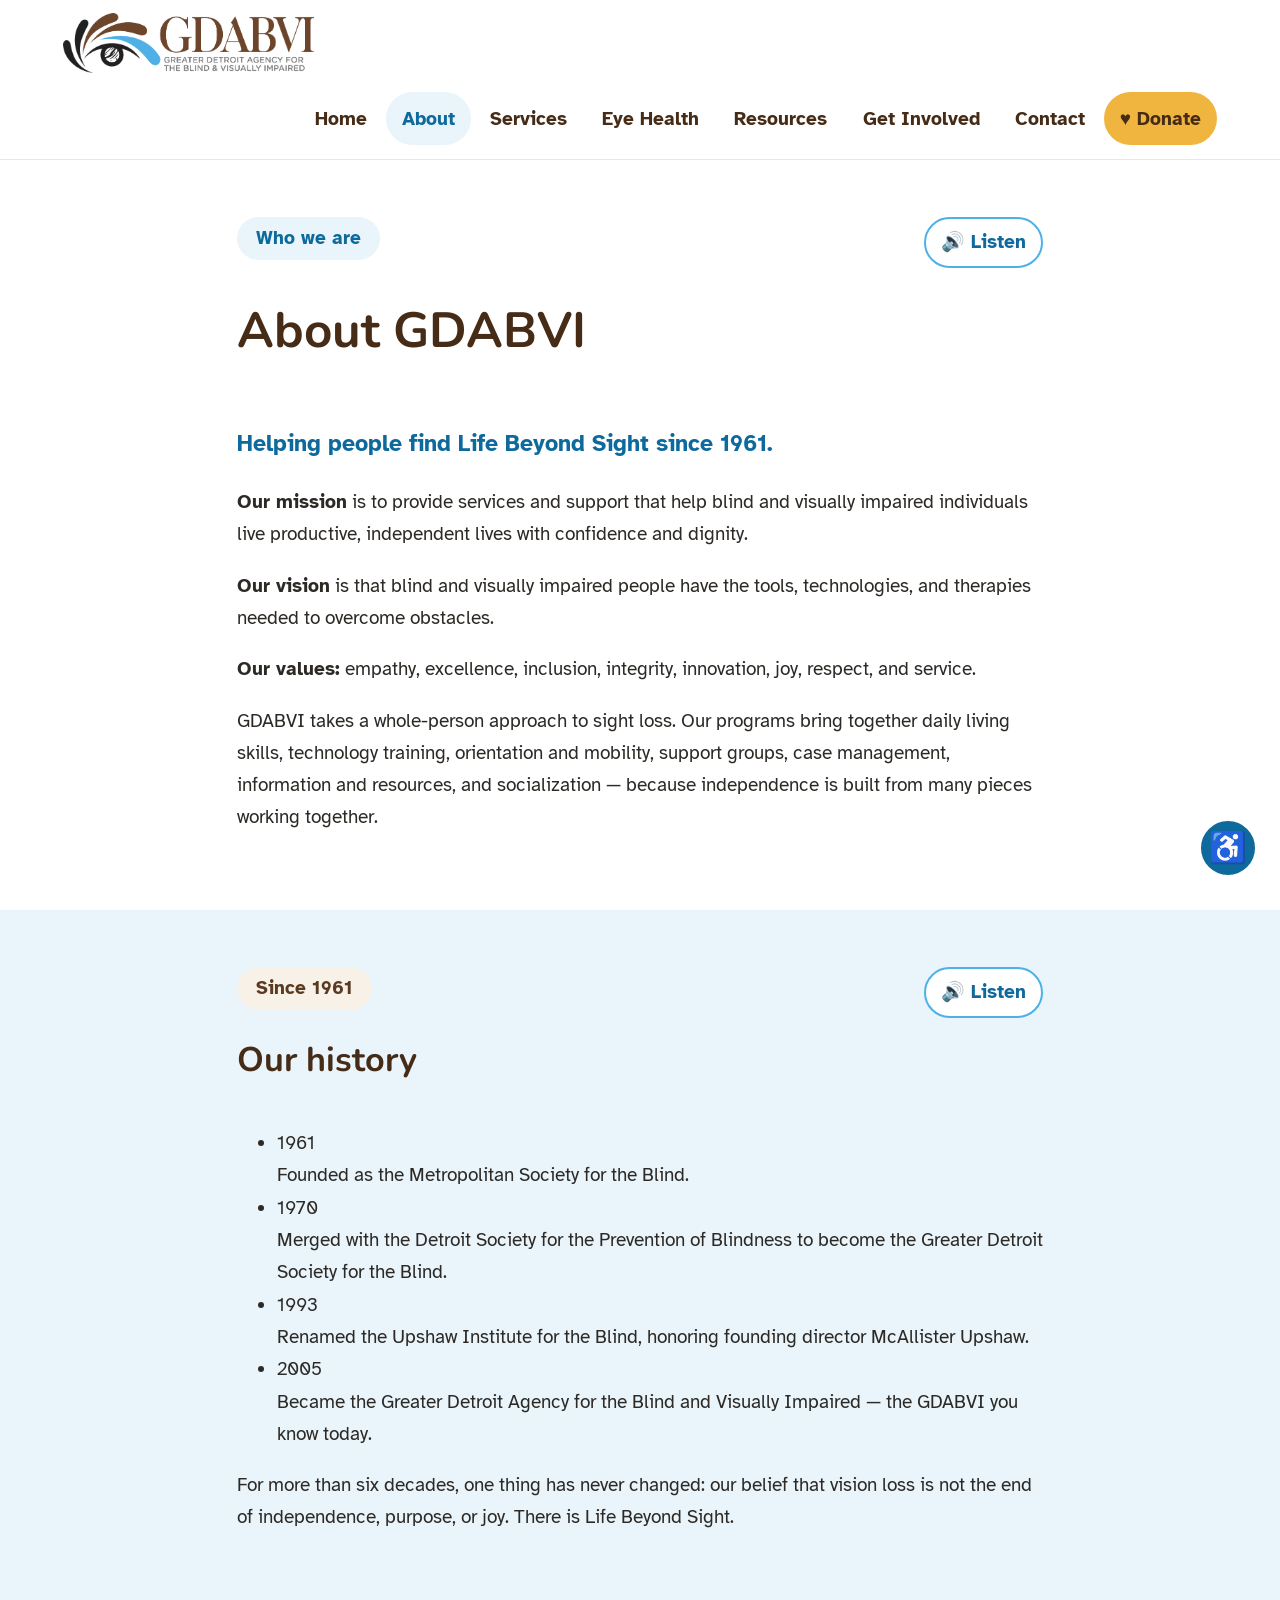
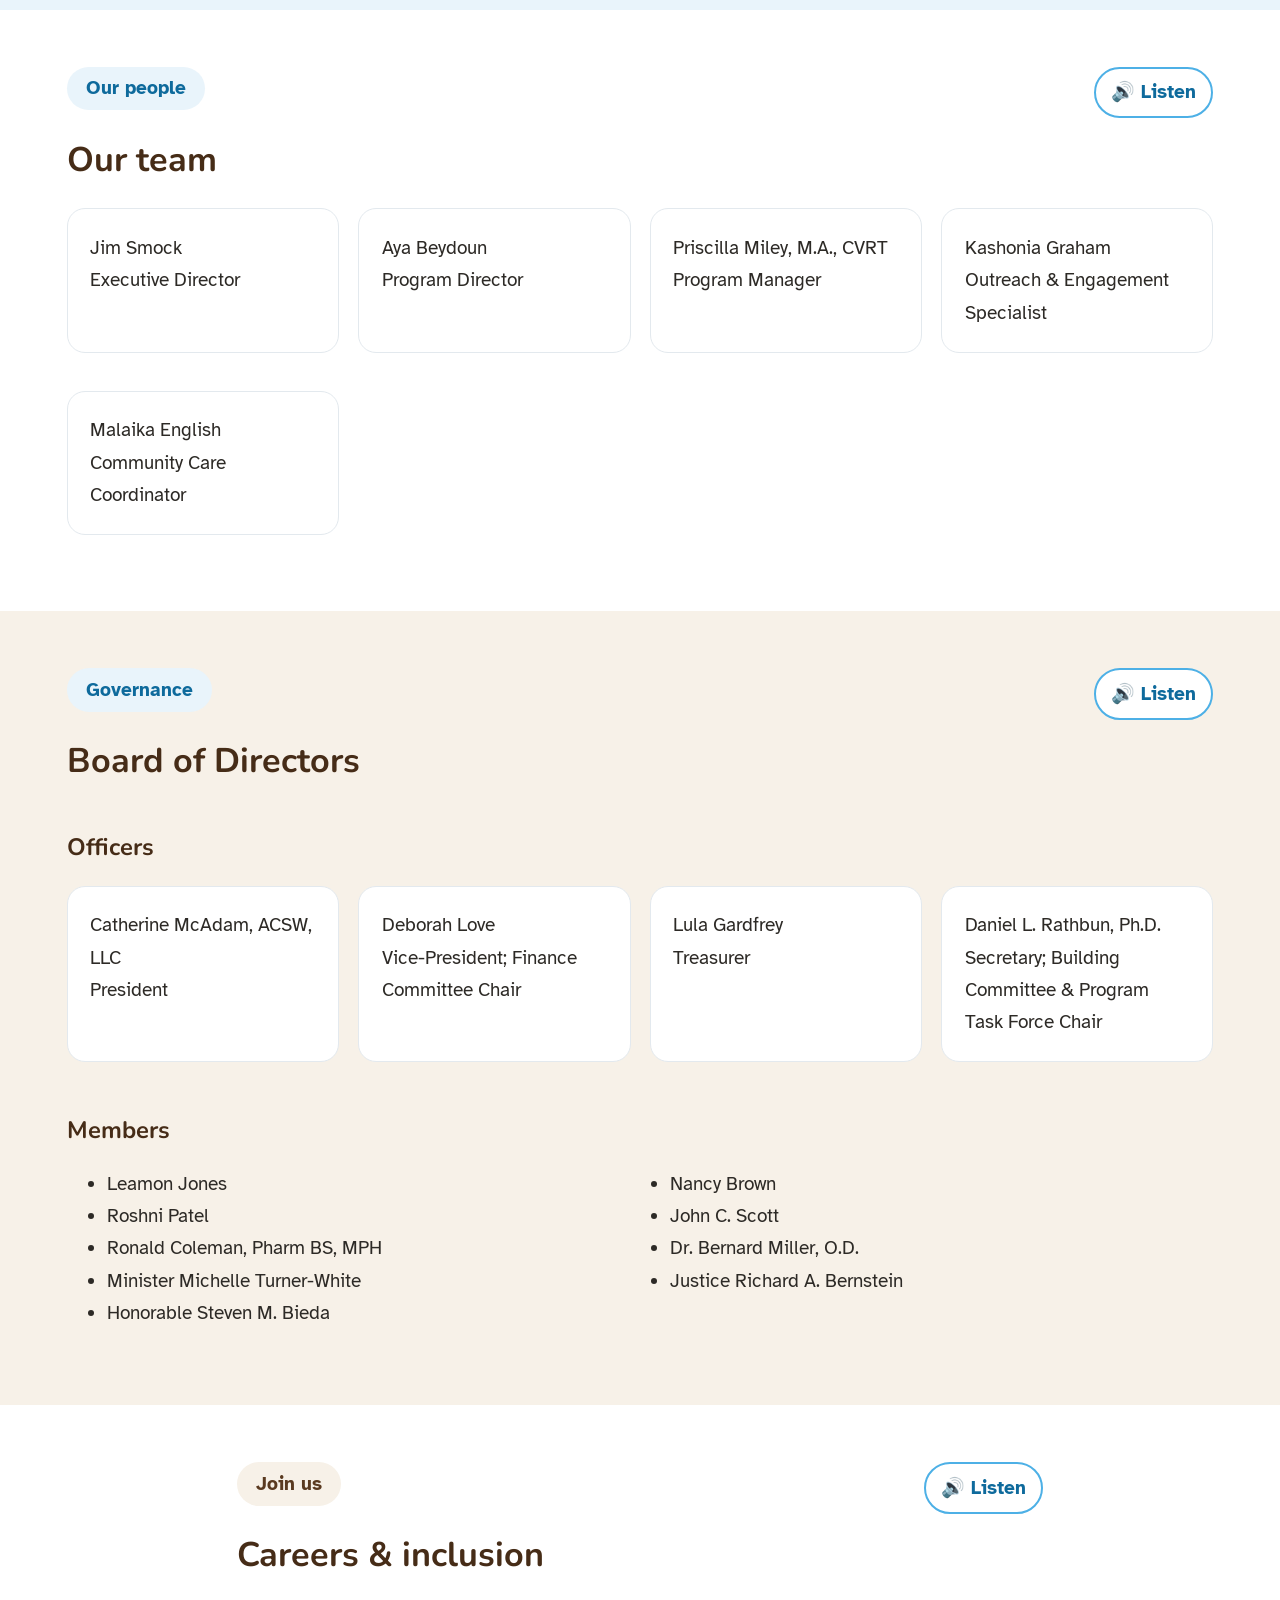
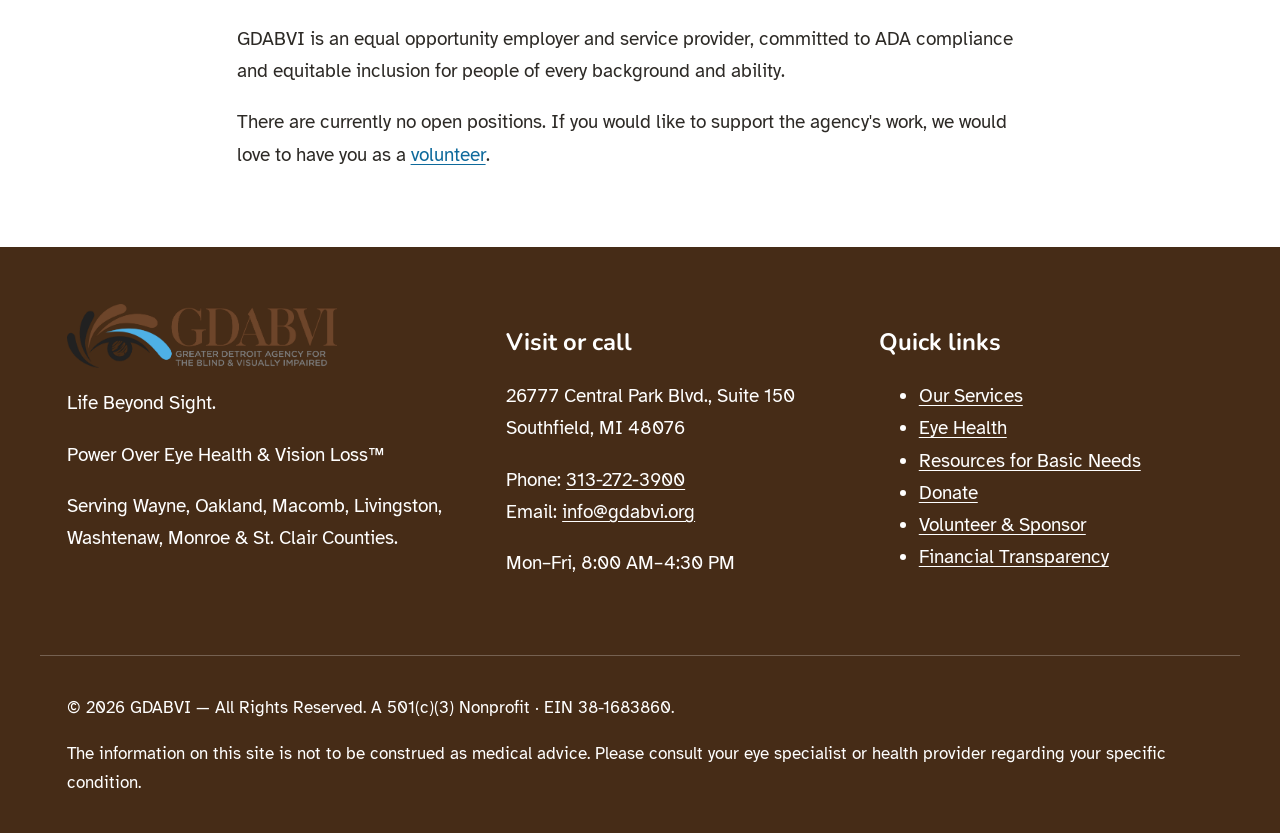
==== about.html @ 49df7c6f "Replace old GDABVI website with updated redesign" ====
<!DOCTYPE html>
<html lang="en">
<head>
<meta charset="UTF-8">
<meta name="viewport" content="width=device-width, initial-scale=1.0">
<title>About Us — GDABVI | Life Beyond Sight</title>
<meta name="description" content="GDABVI's mission, history since 1961, team, and Board of Directors. Helping blind and visually impaired people find Life Beyond Sight.">
<link rel="icon" href="images/gdabvi-logo-square.png">
<link rel="preconnect" href="https://fonts.googleapis.com">
<link rel="preconnect" href="https://fonts.gstatic.com" crossorigin>
<link href="https://fonts.googleapis.com/css2?family=Atkinson+Hyperlegible:ital,wght@0,400;0,700;1,400&family=Nunito:wght@700;800;900&display=swap" rel="stylesheet">
<link rel="stylesheet" href="styles.css">
</head>
<body>
<a class="skip-link" href="#content">Skip to main content</a>

<div class="a11y-bar" role="region" aria-label="Accessibility tools">
  <span class="bar-label">♿ Accessibility tools</span>
  <button class="a11y-btn" id="btnListen" aria-pressed="false" title="Read this page aloud">🔊 Listen to this page</button>
  <button class="a11y-btn" id="btnPause" hidden aria-pressed="false">⏸ Pause</button>
  <button class="a11y-btn" id="btnStop" hidden>⏹ Stop</button>
  <button class="a11y-btn" id="fontDown" title="Decrease text size" aria-label="Decrease text size">A−</button>
  <button class="a11y-btn" id="fontReset" title="Reset text size" aria-label="Reset text size">A</button>
  <button class="a11y-btn" id="fontUp" title="Increase text size" aria-label="Increase text size">A+</button>
  <button class="a11y-btn" id="btnContrast" aria-pressed="false" title="Toggle high contrast colors">◐ High contrast</button>
  <span id="ttsStatus" role="status" aria-live="polite"></span>
</div>

<header class="site">
  <div class="header-inner">
    <a class="logo-link" href="index.html" aria-label="GDABVI home">
      <img src="images/gdabvi-logo-wide.png" alt="GDABVI logo: Greater Detroit Agency for the Blind and Visually Impaired">
    </a>
    <button class="nav-toggle" id="navToggle" aria-expanded="false" aria-controls="mainNav">☰ Menu</button>
    <nav class="main" id="mainNav" aria-label="Main navigation">
      <ul>
        <li><a href="index.html">Home</a></li>
        <li><a href="about.html" aria-current="page">About</a></li>
        <li><a href="services.html">Services</a></li>
        <li><a href="eye-health.html">Eye Health</a></li>
        <li><a href="resources.html">Resources</a></li>
        <li><a href="get-involved.html">Get Involved</a></li>
        <li><a href="contact.html">Contact</a></li>
        <li><a class="donate-cta" href="https://www.paypal.com/donate/?hosted_button_id=8J7GAGNQ5ZSGS" target="_blank" rel="noopener">♥ Donate</a></li>
      </ul>
    </nav>
  </div>
</header>

<main id="content">

  <section aria-labelledby="about-h1">
    <div class="wrap narrow">
      <div class="section-head">
        <div>
          <span class="chip">Who we are</span>
          <h1 id="about-h1">About GDABVI</h1>
        </div>
        <button class="speak-btn" data-speak-section>🔊 Listen</button>
      </div>
      <p style="font-size:1.2rem;color:var(--blue);font-weight:800">Helping people find Life Beyond Sight since 1961.</p>
      <p><strong>Our mission</strong> is to provide services and support that help blind and visually impaired individuals live productive, independent lives with confidence and dignity.</p>
      <p><strong>Our vision</strong> is that blind and visually impaired people have the tools, technologies, and therapies needed to overcome obstacles.</p>
      <p><strong>Our values:</strong> empathy, excellence, inclusion, integrity, innovation, joy, respect, and service.</p>
      <p>GDABVI takes a whole-person approach to sight loss. Our programs bring together daily living skills, technology training, orientation and mobility, support groups, case management, information and resources, and socialization — because independence is built from many pieces working together.</p>
    </div>
  </section>

  <section class="wash-blue" aria-labelledby="about-history-h">
    <div class="wrap narrow">
      <div class="section-head">
        <div>
          <span class="chip warm">Since 1961</span>
          <h2 id="about-history-h">Our history</h2>
        </div>
        <button class="speak-btn" data-speak-section>🔊 Listen</button>
      </div>
      <ul class="timeline">
        <li><span class="year">1961</span><br>Founded as the Metropolitan Society for the Blind.</li>
        <li><span class="year">1970</span><br>Merged with the Detroit Society for the Prevention of Blindness to become the Greater Detroit Society for the Blind.</li>
        <li><span class="year">1993</span><br>Renamed the Upshaw Institute for the Blind, honoring founding director McAllister Upshaw.</li>
        <li><span class="year">2005</span><br>Became the Greater Detroit Agency for the Blind and Visually Impaired — the GDABVI you know today.</li>
      </ul>
      <p>For more than six decades, one thing has never changed: our belief that vision loss is not the end of independence, purpose, or joy. There is Life Beyond Sight.</p>
    </div>
  </section>

  <section aria-labelledby="about-team-h">
    <div class="wrap">
      <div class="section-head">
        <div>
          <span class="chip">Our people</span>
          <h2 id="about-team-h">Our team</h2>
        </div>
        <button class="speak-btn" data-speak-section>🔊 Listen</button>
      </div>
      <div class="team-ribbon">
        <div class="person"><div class="name">Jim Smock</div><div class="role">Executive Director</div></div>
        <div class="person"><div class="name">Aya Beydoun</div><div class="role">Program Director</div></div>
        <div class="person"><div class="name">Priscilla Miley, M.A., CVRT</div><div class="role">Program Manager</div></div>
        <div class="person"><div class="name">Kashonia Graham</div><div class="role">Outreach &amp; Engagement Specialist</div></div>
        <div class="person"><div class="name">Malaika English</div><div class="role">Community Care Coordinator</div></div>
      </div>
    </div>
  </section>

  <section class="wash-sand" aria-labelledby="about-board-h">
    <div class="wrap">
      <div class="section-head">
        <div>
          <span class="chip">Governance</span>
          <h2 id="about-board-h">Board of Directors</h2>
        </div>
        <button class="speak-btn" data-speak-section>🔊 Listen</button>
      </div>
      <h3>Officers</h3>
      <div class="officer-row">
        <div class="person"><div class="name">Catherine McAdam, ACSW, LLC</div><div class="role">President</div></div>
        <div class="person"><div class="name">Deborah Love</div><div class="role">Vice-President; Finance Committee Chair</div></div>
        <div class="person"><div class="name">Lula Gardfrey</div><div class="role">Treasurer</div></div>
        <div class="person"><div class="name">Daniel L. Rathbun, Ph.D.</div><div class="role">Secretary; Building Committee &amp; Program Task Force Chair</div></div>
      </div>
      <h3 style="margin-top:1.8rem">Members</h3>
      <ul class="member-cols">
        <li>Leamon Jones</li>
        <li>Roshni Patel</li>
        <li>Ronald Coleman, Pharm BS, MPH</li>
        <li>Minister Michelle Turner-White</li>
        <li>Honorable Steven M. Bieda</li>
        <li>Nancy Brown</li>
        <li>John C. Scott</li>
        <li>Dr. Bernard Miller, O.D.</li>
        <li>Justice Richard A. Bernstein</li>
      </ul>
    </div>
  </section>

  <section aria-labelledby="about-careers-h">
    <div class="wrap narrow">
      <div class="section-head">
        <div>
          <span class="chip warm">Join us</span>
          <h2 id="about-careers-h">Careers &amp; inclusion</h2>
        </div>
        <button class="speak-btn" data-speak-section>🔊 Listen</button>
      </div>
      <p>GDABVI is an equal opportunity employer and service provider, committed to ADA compliance and equitable inclusion for people of every background and ability.</p>
      <p>There are currently no open positions. If you would like to support the agency's work, we would love to have you as a <a href="get-involved.html">volunteer</a>.</p>
    </div>
  </section>

</main>

<footer class="site">
  <div class="wrap">
    <div>
      <img src="images/gdabvi-logo-wide.png" alt="" style="max-width:270px;margin-bottom:.8rem">
      <p class="foot-tag">Life Beyond Sight.</p>
      <p>Power Over Eye Health &amp; Vision Loss™</p>
      <p>Serving Wayne, Oakland, Macomb, Livingston, Washtenaw, Monroe &amp; St. Clair Counties.</p>
    </div>
    <div>
      <h3>Visit or call</h3>
      <p>26777 Central Park Blvd., Suite 150<br>Southfield, MI 48076</p>
      <p>Phone: <a href="tel:3132723900">313-272-3900</a><br>
      Email: <a href="mailto:info@gdabvi.org">info@gdabvi.org</a></p>
      <p>Mon–Fri, 8:00 AM–4:30 PM</p>
    </div>
    <div>
      <h3>Quick links</h3>
      <ul>
        <li><a href="services.html">Our Services</a></li>
        <li><a href="eye-health.html">Eye Health</a></li>
        <li><a href="resources.html">Resources for Basic Needs</a></li>
        <li><a href="https://www.paypal.com/donate/?hosted_button_id=8J7GAGNQ5ZSGS" target="_blank" rel="noopener">Donate</a></li>
        <li><a href="get-involved.html">Volunteer &amp; Sponsor</a></li>
        <li><a href="https://www.guidestar.org/profile/38-1683860" target="_blank" rel="noopener">Financial Transparency</a></li>
      </ul>
    </div>
  </div>
  <div class="foot-legal">
    <p>© 2026 GDABVI — All Rights Reserved. A 501(c)(3) Nonprofit · EIN 38-1683860.</p>
    <p>The information on this site is not to be construed as medical advice. Please consult your eye specialist or health provider regarding your specific condition.</p>
  </div>
</footer>

<script src="script.js"></script>
</body>
</html>
---- styles.css ----
:root{--brown:#5a3a20;--deep:#462c17;--blue:#0e6a9c;--sky:#4db0e6;--wash:#e9f4fb;--sand:#f7f1e8;--ink:#2d2a26;--white:#fff;--line:#e3e9ee;--gold:#f0b53f;--fs:19px;--r:22px;--shadow:0 10px 30px rgba(14,106,156,.14)}*{box-sizing:border-box}html{font-size:var(--fs);scroll-behavior:smooth}body{margin:0;font-family:'Atkinson Hyperlegible',Arial,sans-serif;color:var(--ink);line-height:1.7;background:#fff}h1,h2,h3{font-family:'Nunito',sans-serif;color:var(--deep);line-height:1.2}h1{font-size:2.6rem}h2{font-size:1.8rem}h3{font-size:1.25rem}a{color:var(--blue);text-underline-offset:3px}img{max-width:100%;display:block}.skip-link{position:absolute;left:-9999px}.skip-link:focus{left:0;z-index:999;background:#fff;padding:1rem}.wrap{max-width:1200px;margin:auto;padding:3rem 1.4rem}.narrow{max-width:860px}.wash-blue{background:var(--wash)}.wash-sand{background:var(--sand)}.chip{display:inline-block;padding:.3rem 1rem;border-radius:999px;background:var(--wash);color:var(--blue);font-weight:800}.chip.warm{background:var(--sand);color:var(--brown)}header.site{position:sticky;top:0;z-index:100;background:#fff;border-bottom:1px solid var(--line)}.header-inner{max-width:1200px;margin:auto;padding:.7rem 1.2rem;display:flex;align-items:center;gap:1rem;flex-wrap:wrap}.logo-link img{height:60px;width:auto}nav.main{margin-left:auto}nav.main ul{display:flex;align-items:center;gap:.15rem;list-style:none;margin:0;padding:0}nav.main li{margin:0}nav.main a{display:block;text-decoration:none;padding:.55rem .85rem;border-radius:999px;color:var(--deep);font-weight:700}nav.main a:hover,nav.main a[aria-current=page]{background:var(--wash);color:var(--blue)}.donate-cta{background:var(--gold)!important;color:var(--deep)!important}.nav-toggle{display:none;border:0;border-radius:999px;background:var(--blue);color:#fff;padding:.6rem 1rem;font-weight:800}.hero{background:linear-gradient(135deg,#0a4e75,#0e6a9c 60%,#1e85b8);color:#fff}.hero .wrap{display:grid;grid-template-columns:1.05fr .95fr;gap:3rem;align-items:center;padding-top:4rem;padding-bottom:4rem}.hero h1{font-size:3.15rem;color:#fff}.hero .tagline{color:var(--gold);font-weight:800;font-size:1.2rem}.hero .lead{font-size:1.12rem}.hero-img img,.svc-img img{border-radius:var(--r);box-shadow:var(--shadow);width:100%;object-fit:cover}.hero-img img{aspect-ratio:4/3;border:5px solid rgba(255,255,255,.85)}.btn-row{display:flex;flex-wrap:wrap;gap:.8rem;margin-top:1.2rem}.btn{display:inline-block;padding:.8rem 1.5rem;border-radius:999px;text-decoration:none;font-weight:800}.btn.primary{background:var(--gold);color:var(--deep)}.btn.blue{background:var(--blue);color:#fff}.btn.ghost{border:2px solid var(--sky);background:#fff}.impact-inner{max-width:1200px;margin:auto;display:grid;grid-template-columns:repeat(auto-fit,minmax(190px,1fr));gap:1rem}.impact-card{padding:1.3rem;background:#fff;border-radius:18px;text-align:center;box-shadow:var(--shadow)}.impact-card .num{font-size:2rem;font-weight:900;color:var(--blue)}.feature-item{display:grid;grid-template-columns:70px 1fr auto;gap:1rem;align-items:center;padding:1.2rem;margin:1rem 0;border:1px solid var(--line);border-radius:18px}.fnum,.stepnum{display:flex;align-items:center;justify-content:center;border-radius:50%;background:var(--blue);color:#fff;font-weight:900}.fnum{width:58px;height:58px}.section-head{display:flex;justify-content:space-between;gap:1rem;align-items:flex-start;flex-wrap:wrap}.news-board{display:grid;grid-template-columns:280px 1fr;gap:2rem}.news-item,.notice,.give-opt,.person,.contact-panel,.info-box{background:#fff;border:1px solid var(--line);border-radius:18px;padding:1.2rem;margin-bottom:1rem}.news-item{border-left:7px solid var(--sky)}.pullquote{max-width:760px;margin:2rem auto;text-align:center;font-size:1.35rem;font-weight:700}.cta-band{background:linear-gradient(135deg,#0a4e75,#0e6a9c);color:#fff}.cta-band h2{color:#fff}.svc-row{display:grid;grid-template-columns:1fr 1fr;gap:2.5rem;align-items:center;padding:2.3rem 0;border-bottom:1px solid var(--line)}.svc-row.flip .svc-img{order:2}.svc-img img{aspect-ratio:3/2}.steps{list-style:none;margin:1.5rem 0;padding:0}.steps li{position:relative;padding:0 0 1.4rem 3.5rem}.stepnum{position:absolute;left:0;width:2.6rem;height:2.6rem}.team-ribbon,.officer-row,.give-options{display:grid;grid-template-columns:repeat(auto-fit,minmax(220px,1fr));gap:1rem}.member-cols{columns:2}.give-hero{display:grid;grid-template-columns:1fr auto;gap:2rem;align-items:center;padding:2rem;border-radius:var(--r);background:var(--wash)}details.acc{border:1px solid var(--line);border-radius:16px;margin:1rem 0;background:#fff}details.acc summary{cursor:pointer;padding:1rem 1.2rem;font-weight:800}.acc-body{padding:0 1.2rem 1.2rem}.a11y-bar{display:flex;gap:.4rem;align-items:center;flex-wrap:wrap;padding:.4rem 1rem;background:var(--wash)}.a11y-btn,.speak-btn{border:2px solid var(--sky);border-radius:999px;background:#fff;color:var(--blue);padding:.4rem .8rem;font:inherit;font-weight:700;cursor:pointer}.a11y-fab{position:fixed;right:22px;bottom:22px;width:60px;height:60px;border-radius:50%;z-index:400;border:3px solid #fff;background:var(--blue);color:#fff;font-size:1.6rem}.a11y-panel{position:fixed!important;right:22px;bottom:92px;z-index:400;width:min(320px,calc(100vw - 30px));padding:1rem!important;background:#fff!important;border-radius:20px;box-shadow:var(--shadow)}.a11y-panel[hidden]{display:none!important}.sr-only{position:absolute;width:1px;height:1px;overflow:hidden;clip:rect(0,0,0,0)}footer.site{background:var(--deep);color:#fff}footer.site>.wrap{display:grid;grid-template-columns:1.2fr 1fr 1fr;gap:2rem}footer.site h3,footer.site a{color:#fff}.foot-legal{max-width:1200px;margin:auto;padding:1rem 1.4rem;border-top:1px solid rgba(255,255,255,.25);font-size:.9rem}body.high-contrast{background:#000;color:#fff}body.high-contrast *{background-color:#000!important;color:#fff!important;border-color:#fff!important}body.high-contrast a{color:#ffeb3b!important}@media(max-width:900px){.nav-toggle{display:block;margin-left:auto}nav.main{display:none;width:100%;margin:0}nav.main.open{display:block}nav.main ul{flex-direction:column;align-items:stretch}.hero .wrap,.svc-row,.news-board,.give-hero,footer.site>.wrap{grid-template-columns:1fr}.svc-row.flip .svc-img{order:0}.feature-item{grid-template-columns:55px 1fr}.feature-item .more{grid-column:2}.member-cols{columns:1}}
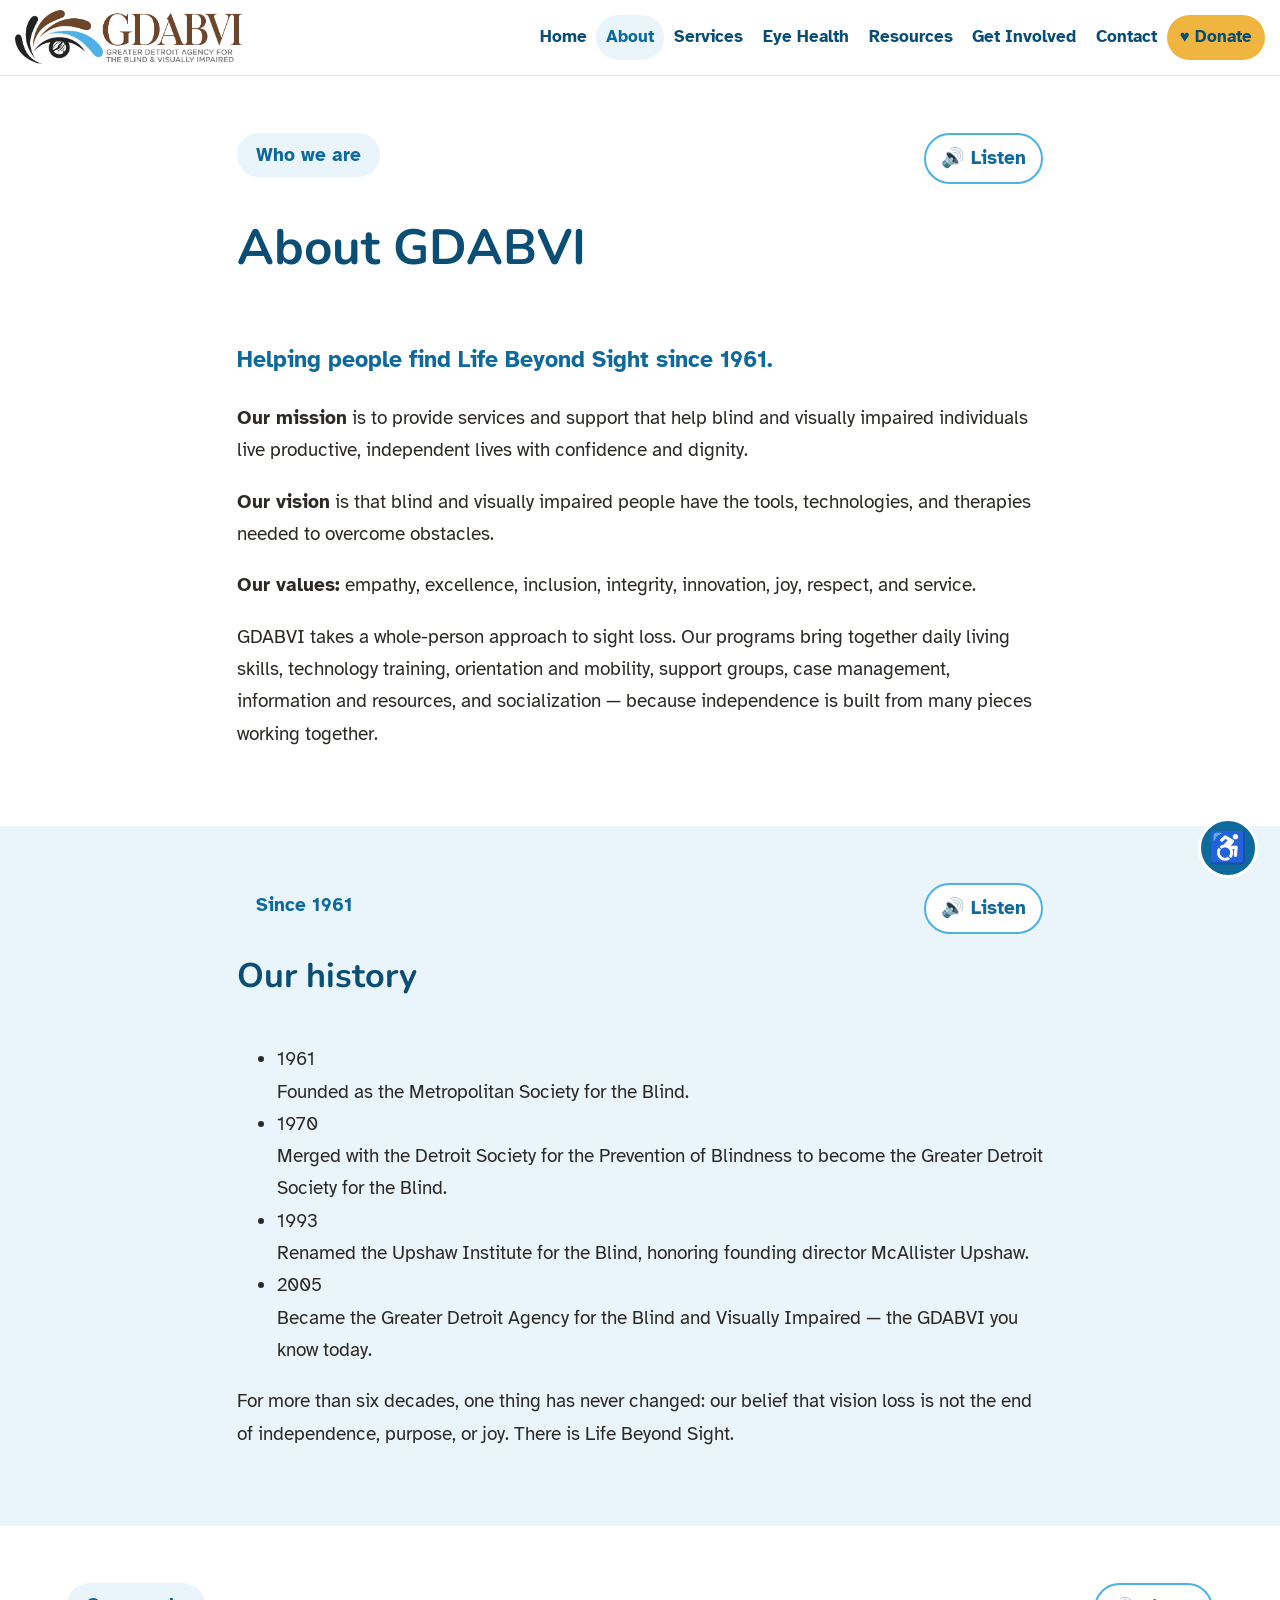
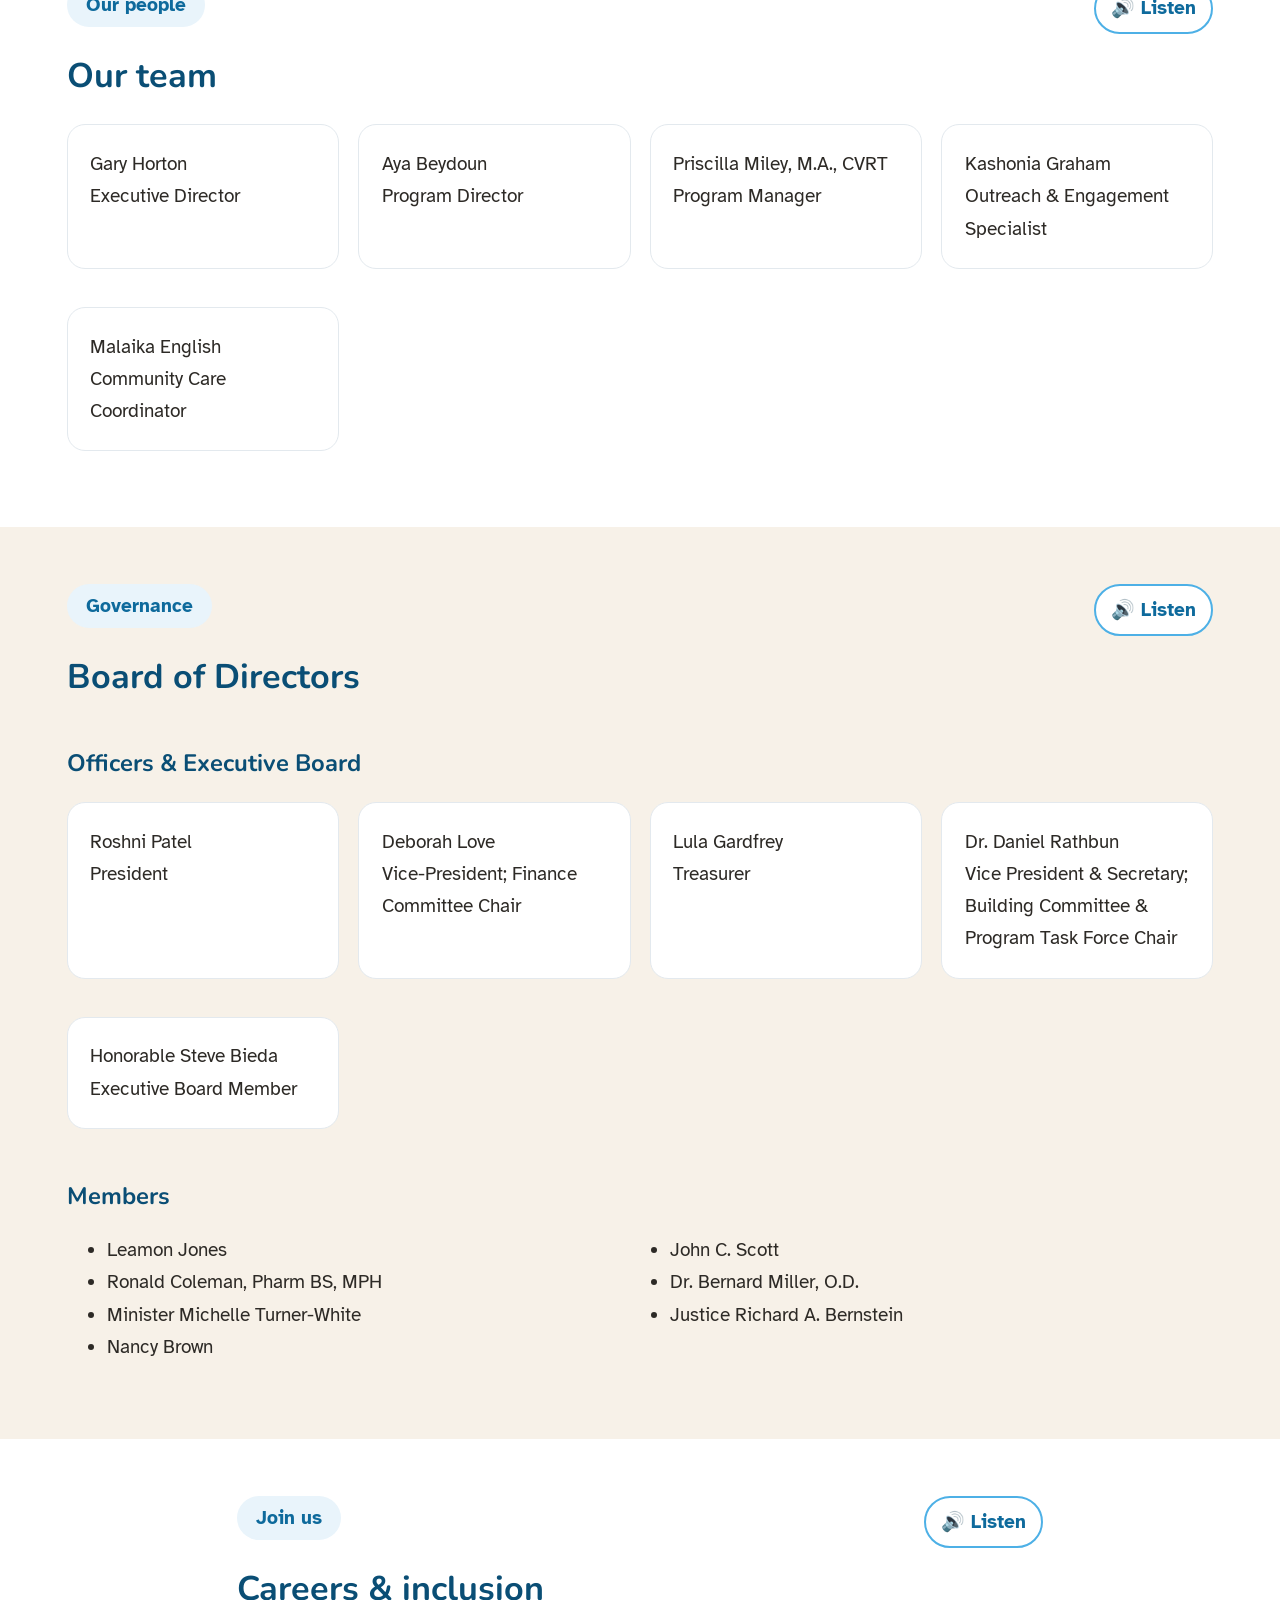
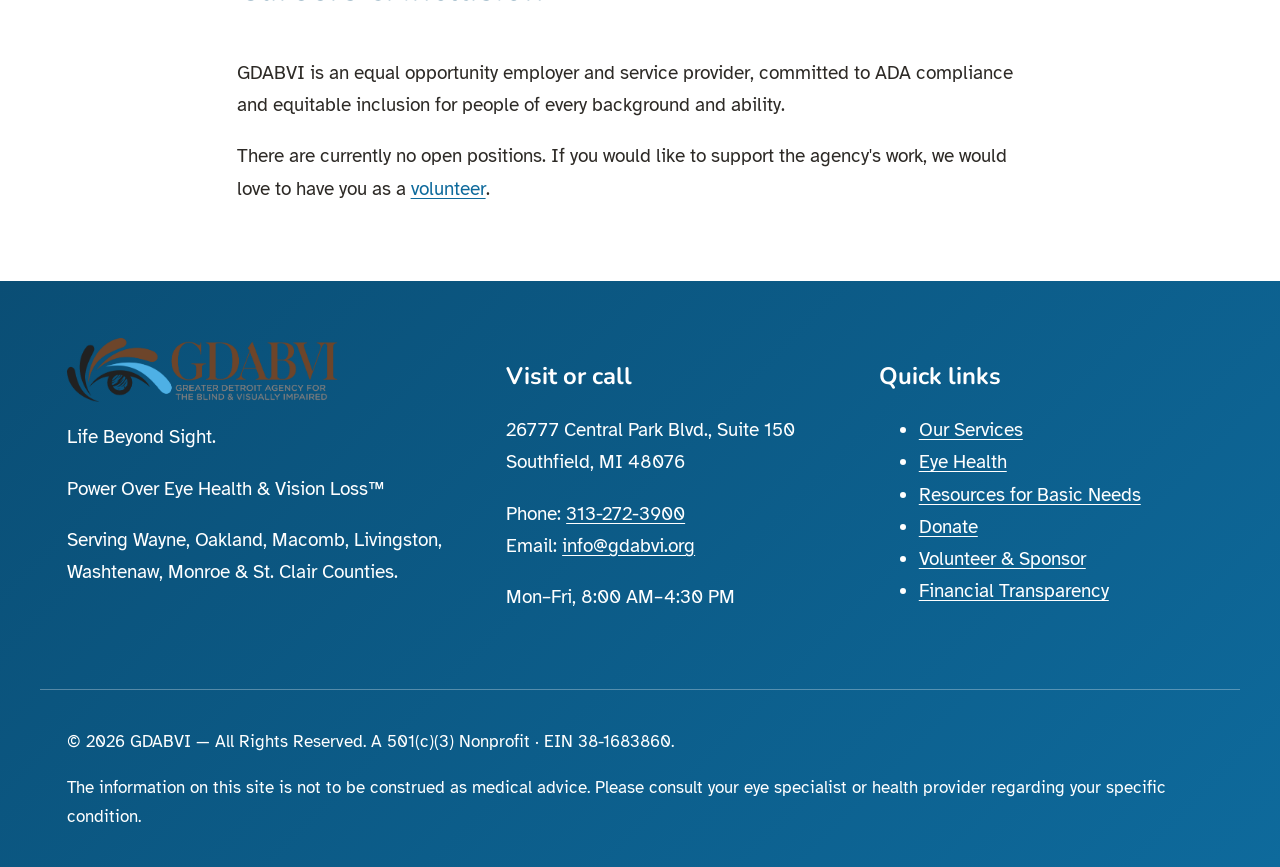
==== commit e96f8e26: "Update GDABVI leadership and board" ====
--- a/about.html
+++ b/about.html
@@ -95,7 +95,7 @@
         <button class="speak-btn" data-speak-section>🔊 Listen</button>
       </div>
       <div class="team-ribbon">
-        <div class="person"><div class="name">Jim Smock</div><div class="role">Executive Director</div></div>
+        <div class="person"><div class="name">Gary Horton</div><div class="role">Executive Director</div></div>
         <div class="person"><div class="name">Aya Beydoun</div><div class="role">Program Director</div></div>
         <div class="person"><div class="name">Priscilla Miley, M.A., CVRT</div><div class="role">Program Manager</div></div>
         <div class="person"><div class="name">Kashonia Graham</div><div class="role">Outreach &amp; Engagement Specialist</div></div>
@@ -113,20 +113,19 @@
         </div>
         <button class="speak-btn" data-speak-section>🔊 Listen</button>
       </div>
-      <h3>Officers</h3>
+      <h3>Officers &amp; Executive Board</h3>
       <div class="officer-row">
-        <div class="person"><div class="name">Catherine McAdam, ACSW, LLC</div><div class="role">President</div></div>
+        <div class="person"><div class="name">Roshni Patel</div><div class="role">President</div></div>
         <div class="person"><div class="name">Deborah Love</div><div class="role">Vice-President; Finance Committee Chair</div></div>
         <div class="person"><div class="name">Lula Gardfrey</div><div class="role">Treasurer</div></div>
-        <div class="person"><div class="name">Daniel L. Rathbun, Ph.D.</div><div class="role">Secretary; Building Committee &amp; Program Task Force Chair</div></div>
+        <div class="person"><div class="name">Dr. Daniel Rathbun</div><div class="role">Vice President &amp; Secretary; Building Committee &amp; Program Task Force Chair</div></div>
+        <div class="person"><div class="name">Honorable Steve Bieda</div><div class="role">Executive Board Member</div></div>
       </div>
       <h3 style="margin-top:1.8rem">Members</h3>
       <ul class="member-cols">
         <li>Leamon Jones</li>
-        <li>Roshni Patel</li>
         <li>Ronald Coleman, Pharm BS, MPH</li>
         <li>Minister Michelle Turner-White</li>
-        <li>Honorable Steven M. Bieda</li>
         <li>Nancy Brown</li>
         <li>John C. Scott</li>
         <li>Dr. Bernard Miller, O.D.</li>
--- a/styles.css
+++ b/styles.css
@@ -1 +1 @@
-:root{--brown:#5a3a20;--deep:#462c17;--blue:#0e6a9c;--sky:#4db0e6;--wash:#e9f4fb;--sand:#f7f1e8;--ink:#2d2a26;--white:#fff;--line:#e3e9ee;--gold:#f0b53f;--fs:19px;--r:22px;--shadow:0 10px 30px rgba(14,106,156,.14)}*{box-sizing:border-box}html{font-size:var(--fs);scroll-behavior:smooth}body{margin:0;font-family:'Atkinson Hyperlegible',Arial,sans-serif;color:var(--ink);line-height:1.7;background:#fff}h1,h2,h3{font-family:'Nunito',sans-serif;color:var(--deep);line-height:1.2}h1{font-size:2.6rem}h2{font-size:1.8rem}h3{font-size:1.25rem}a{color:var(--blue);text-underline-offset:3px}img{max-width:100%;display:block}.skip-link{position:absolute;left:-9999px}.skip-link:focus{left:0;z-index:999;background:#fff;padding:1rem}.wrap{max-width:1200px;margin:auto;padding:3rem 1.4rem}.narrow{max-width:860px}.wash-blue{background:var(--wash)}.wash-sand{background:var(--sand)}.chip{display:inline-block;padding:.3rem 1rem;border-radius:999px;background:var(--wash);color:var(--blue);font-weight:800}.chip.warm{background:var(--sand);color:var(--brown)}header.site{position:sticky;top:0;z-index:100;background:#fff;border-bottom:1px solid var(--line)}.header-inner{max-width:1200px;margin:auto;padding:.7rem 1.2rem;display:flex;align-items:center;gap:1rem;flex-wrap:wrap}.logo-link img{height:60px;width:auto}nav.main{margin-left:auto}nav.main ul{display:flex;align-items:center;gap:.15rem;list-style:none;margin:0;padding:0}nav.main li{margin:0}nav.main a{display:block;text-decoration:none;padding:.55rem .85rem;border-radius:999px;color:var(--deep);font-weight:700}nav.main a:hover,nav.main a[aria-current=page]{background:var(--wash);color:var(--blue)}.donate-cta{background:var(--gold)!important;color:var(--deep)!important}.nav-toggle{display:none;border:0;border-radius:999px;background:var(--blue);color:#fff;padding:.6rem 1rem;font-weight:800}.hero{background:linear-gradient(135deg,#0a4e75,#0e6a9c 60%,#1e85b8);color:#fff}.hero .wrap{display:grid;grid-template-columns:1.05fr .95fr;gap:3rem;align-items:center;padding-top:4rem;padding-bottom:4rem}.hero h1{font-size:3.15rem;color:#fff}.hero .tagline{color:var(--gold);font-weight:800;font-size:1.2rem}.hero .lead{font-size:1.12rem}.hero-img img,.svc-img img{border-radius:var(--r);box-shadow:var(--shadow);width:100%;object-fit:cover}.hero-img img{aspect-ratio:4/3;border:5px solid rgba(255,255,255,.85)}.btn-row{display:flex;flex-wrap:wrap;gap:.8rem;margin-top:1.2rem}.btn{display:inline-block;padding:.8rem 1.5rem;border-radius:999px;text-decoration:none;font-weight:800}.btn.primary{background:var(--gold);color:var(--deep)}.btn.blue{background:var(--blue);color:#fff}.btn.ghost{border:2px solid var(--sky);background:#fff}.impact-inner{max-width:1200px;margin:auto;display:grid;grid-template-columns:repeat(auto-fit,minmax(190px,1fr));gap:1rem}.impact-card{padding:1.3rem;background:#fff;border-radius:18px;text-align:center;box-shadow:var(--shadow)}.impact-card .num{font-size:2rem;font-weight:900;color:var(--blue)}.feature-item{display:grid;grid-template-columns:70px 1fr auto;gap:1rem;align-items:center;padding:1.2rem;margin:1rem 0;border:1px solid var(--line);border-radius:18px}.fnum,.stepnum{display:flex;align-items:center;justify-content:center;border-radius:50%;background:var(--blue);color:#fff;font-weight:900}.fnum{width:58px;height:58px}.section-head{display:flex;justify-content:space-between;gap:1rem;align-items:flex-start;flex-wrap:wrap}.news-board{display:grid;grid-template-columns:280px 1fr;gap:2rem}.news-item,.notice,.give-opt,.person,.contact-panel,.info-box{background:#fff;border:1px solid var(--line);border-radius:18px;padding:1.2rem;margin-bottom:1rem}.news-item{border-left:7px solid var(--sky)}.pullquote{max-width:760px;margin:2rem auto;text-align:center;font-size:1.35rem;font-weight:700}.cta-band{background:linear-gradient(135deg,#0a4e75,#0e6a9c);color:#fff}.cta-band h2{color:#fff}.svc-row{display:grid;grid-template-columns:1fr 1fr;gap:2.5rem;align-items:center;padding:2.3rem 0;border-bottom:1px solid var(--line)}.svc-row.flip .svc-img{order:2}.svc-img img{aspect-ratio:3/2}.steps{list-style:none;margin:1.5rem 0;padding:0}.steps li{position:relative;padding:0 0 1.4rem 3.5rem}.stepnum{position:absolute;left:0;width:2.6rem;height:2.6rem}.team-ribbon,.officer-row,.give-options{display:grid;grid-template-columns:repeat(auto-fit,minmax(220px,1fr));gap:1rem}.member-cols{columns:2}.give-hero{display:grid;grid-template-columns:1fr auto;gap:2rem;align-items:center;padding:2rem;border-radius:var(--r);background:var(--wash)}details.acc{border:1px solid var(--line);border-radius:16px;margin:1rem 0;background:#fff}details.acc summary{cursor:pointer;padding:1rem 1.2rem;font-weight:800}.acc-body{padding:0 1.2rem 1.2rem}.a11y-bar{display:flex;gap:.4rem;align-items:center;flex-wrap:wrap;padding:.4rem 1rem;background:var(--wash)}.a11y-btn,.speak-btn{border:2px solid var(--sky);border-radius:999px;background:#fff;color:var(--blue);padding:.4rem .8rem;font:inherit;font-weight:700;cursor:pointer}.a11y-fab{position:fixed;right:22px;bottom:22px;width:60px;height:60px;border-radius:50%;z-index:400;border:3px solid #fff;background:var(--blue);color:#fff;font-size:1.6rem}.a11y-panel{position:fixed!important;right:22px;bottom:92px;z-index:400;width:min(320px,calc(100vw - 30px));padding:1rem!important;background:#fff!important;border-radius:20px;box-shadow:var(--shadow)}.a11y-panel[hidden]{display:none!important}.sr-only{position:absolute;width:1px;height:1px;overflow:hidden;clip:rect(0,0,0,0)}footer.site{background:var(--deep);color:#fff}footer.site>.wrap{display:grid;grid-template-columns:1.2fr 1fr 1fr;gap:2rem}footer.site h3,footer.site a{color:#fff}.foot-legal{max-width:1200px;margin:auto;padding:1rem 1.4rem;border-top:1px solid rgba(255,255,255,.25);font-size:.9rem}body.high-contrast{background:#000;color:#fff}body.high-contrast *{background-color:#000!important;color:#fff!important;border-color:#fff!important}body.high-contrast a{color:#ffeb3b!important}@media(max-width:900px){.nav-toggle{display:block;margin-left:auto}nav.main{display:none;width:100%;margin:0}nav.main.open{display:block}nav.main ul{flex-direction:column;align-items:stretch}.hero .wrap,.svc-row,.news-board,.give-hero,footer.site>.wrap{grid-template-columns:1fr}.svc-row.flip .svc-img{order:0}.feature-item{grid-template-columns:55px 1fr}.feature-item .more{grid-column:2}.member-cols{columns:1}}+:root{--brown:#0e6a9c;--deep:#0a4e75;--blue:#0e6a9c;--sky:#4db0e6;--wash:#e9f4fb;--sand:#f7f1e8;--ink:#2d2a26;--white:#fff;--line:#e3e9ee;--gold:#f0b53f;--fs:19px;--r:22px;--shadow:0 10px 30px rgba(14,106,156,.14)}*{box-sizing:border-box}html{font-size:var(--fs);scroll-behavior:smooth}body{margin:0;font-family:'Atkinson Hyperlegible',Arial,sans-serif;color:var(--ink);line-height:1.7;background:#fff}h1,h2,h3{font-family:'Nunito',sans-serif;color:var(--deep);line-height:1.2}h1{font-size:2.6rem}h2{font-size:1.8rem}h3{font-size:1.25rem}a{color:var(--blue);text-underline-offset:3px}img{max-width:100%;display:block}.skip-link{position:absolute;left:-9999px}.skip-link:focus{left:0;z-index:999;background:#fff;padding:1rem}.wrap{max-width:1200px;margin:auto;padding:3rem 1.4rem}.narrow{max-width:860px}.wash-blue{background:var(--wash)}.wash-sand{background:var(--sand)}.chip{display:inline-block;padding:.3rem 1rem;border-radius:999px;background:var(--wash);color:var(--blue);font-weight:800}.chip.warm{background:var(--wash);color:var(--blue)}header.site{position:sticky;top:0;z-index:100;background:#fff;border-bottom:1px solid var(--line)}.header-inner{width:100%;max-width:1800px;margin:auto;padding:.8rem clamp(1.2rem,3vw,3rem);display:flex;align-items:center;justify-content:space-between;gap:1.5rem;flex-wrap:nowrap}.logo-link{display:flex;align-items:center;flex:0 0 auto}.logo-link img{height:68px;width:auto}nav.main{margin-left:auto;min-width:0;flex:1}nav.main ul{display:flex;align-items:center;justify-content:flex-end;gap:.1rem;list-style:none;margin:0;padding:0;white-space:nowrap}nav.main li{margin:0;flex:0 0 auto}nav.main a{display:block;text-decoration:none;padding:.55rem .72rem;border-radius:999px;color:var(--deep);font-weight:700}nav.main a:hover,nav.main a[aria-current=page]{background:var(--wash);color:var(--blue)}.donate-cta{background:var(--gold)!important;color:var(--deep)!important}.nav-toggle{display:none;border:0;border-radius:999px;background:var(--blue);color:#fff;padding:.6rem 1rem;font-weight:800}.hero{background:linear-gradient(135deg,#0a4e75,#0e6a9c 60%,#1e85b8);color:#fff}.hero .wrap{display:grid;grid-template-columns:1.05fr .95fr;gap:3rem;align-items:center;padding-top:4rem;padding-bottom:4rem}.hero h1{font-size:3.15rem;color:#fff}.hero .tagline{color:var(--gold);font-weight:800;font-size:1.2rem}.hero .lead{font-size:1.12rem}.hero-img img,.svc-img img{border-radius:var(--r);box-shadow:var(--shadow);width:100%;object-fit:cover}.hero-img img{aspect-ratio:4/3;border:5px solid rgba(255,255,255,.85)}.btn-row{display:flex;flex-wrap:wrap;gap:.8rem;margin-top:1.2rem}.btn{display:inline-block;padding:.8rem 1.5rem;border-radius:999px;text-decoration:none;font-weight:800}.btn.primary{background:var(--gold);color:var(--deep)}.btn.blue{background:var(--blue);color:#fff}.btn.ghost{border:2px solid var(--sky);background:#fff}.impact-inner{max-width:1200px;margin:auto;display:grid;grid-template-columns:repeat(auto-fit,minmax(190px,1fr));gap:1rem}.impact-card{padding:1.3rem;background:#fff;border-radius:18px;text-align:center;box-shadow:var(--shadow)}.impact-card .num{font-size:2rem;font-weight:900;color:var(--blue)}.feature-item{display:grid;grid-template-columns:70px 1fr auto;gap:1rem;align-items:center;padding:1.2rem;margin:1rem 0;border:1px solid var(--line);border-radius:18px}.fnum,.stepnum{display:flex;align-items:center;justify-content:center;border-radius:50%;background:var(--blue);color:#fff;font-weight:900}.fnum{width:58px;height:58px}.section-head{display:flex;justify-content:space-between;gap:1rem;align-items:flex-start;flex-wrap:wrap}.news-board{display:grid;grid-template-columns:280px 1fr;gap:2rem}.news-item,.notice,.give-opt,.person,.contact-panel,.info-box{background:#fff;border:1px solid var(--line);border-radius:18px;padding:1.2rem;margin-bottom:1rem}.news-item{border-left:7px solid var(--sky)}.pullquote{max-width:760px;margin:2rem auto;text-align:center;font-size:1.35rem;font-weight:700}.cta-band{background:linear-gradient(135deg,#0a4e75,#0e6a9c);color:#fff}.cta-band h2{color:#fff}.svc-row{display:grid;grid-template-columns:1fr 1fr;gap:2.5rem;align-items:center;padding:2.3rem 0;border-bottom:1px solid var(--line)}.svc-row.flip .svc-img{order:2}.svc-img img{aspect-ratio:3/2}.steps{list-style:none;margin:1.5rem 0;padding:0}.steps li{position:relative;padding:0 0 1.4rem 3.5rem}.stepnum{position:absolute;left:0;width:2.6rem;height:2.6rem}.team-ribbon,.officer-row,.give-options{display:grid;grid-template-columns:repeat(auto-fit,minmax(220px,1fr));gap:1rem}.member-cols{columns:2}.give-hero{display:grid;grid-template-columns:1fr auto;gap:2rem;align-items:center;padding:2rem;border-radius:var(--r);background:var(--wash)}details.acc{border:1px solid var(--line);border-radius:16px;margin:1rem 0;background:#fff}details.acc summary{cursor:pointer;padding:1rem 1.2rem;font-weight:800}.acc-body{padding:0 1.2rem 1.2rem}.a11y-bar{display:flex;gap:.4rem;align-items:center;flex-wrap:wrap;padding:.4rem 1rem;background:var(--wash)}.a11y-btn,.speak-btn{border:2px solid var(--sky);border-radius:999px;background:#fff;color:var(--blue);padding:.4rem .8rem;font:inherit;font-weight:700;cursor:pointer}.a11y-fab{position:fixed;right:22px;bottom:22px;width:60px;height:60px;border-radius:50%;z-index:400;border:3px solid #fff;background:var(--blue);color:#fff;font-size:1.6rem}.a11y-panel{position:fixed!important;right:22px;bottom:92px;z-index:400;width:min(320px,calc(100vw - 30px));padding:1rem!important;background:#fff!important;border-radius:20px;box-shadow:var(--shadow)}.a11y-panel[hidden]{display:none!important}.sr-only{position:absolute;width:1px;height:1px;overflow:hidden;clip:rect(0,0,0,0)}footer.site{background:linear-gradient(135deg,#0a4e75,#0e6a9c);color:#fff}footer.site>.wrap{display:grid;grid-template-columns:1.2fr 1fr 1fr;gap:2rem}footer.site h3,footer.site a{color:#fff}.foot-legal{max-width:1200px;margin:auto;padding:1rem 1.4rem;border-top:1px solid rgba(255,255,255,.3);font-size:.9rem}body.high-contrast{background:#000;color:#fff}body.high-contrast *{background-color:#000!important;color:#fff!important;border-color:#fff!important}body.high-contrast a{color:#ffeb3b!important}@media(max-width:1200px){.nav-toggle{display:block;margin-left:auto}nav.main{display:none;width:100%;margin:0;flex-basis:100%}.header-inner{flex-wrap:wrap}nav.main.open{display:block}nav.main ul{flex-direction:column;align-items:stretch;white-space:normal}.hero .wrap,.svc-row,.news-board,.give-hero,footer.site>.wrap{grid-template-columns:1fr}.svc-row.flip .svc-img{order:0}.feature-item{grid-template-columns:55px 1fr}.feature-item .more{grid-column:2}.member-cols{columns:1}}@media(min-width:901px){header.site .header-inner{width:100%;max-width:none;padding:.55rem clamp(.65rem,1.2vw,1.2rem);gap:.55rem;flex-wrap:nowrap!important;justify-content:flex-start}.logo-link{flex:0 0 auto}.logo-link img{height:54px;width:auto}nav.main{display:block!important;width:auto!important;flex:1 1 auto!important;min-width:0;margin-left:.3rem!important;flex-basis:auto!important}nav.main ul{display:flex!important;flex-direction:row!important;align-items:center!important;justify-content:flex-end!important;white-space:nowrap!important;gap:0!important}nav.main li{flex:0 0 auto}nav.main a{font-size:.88rem;padding:.42rem .52rem}.donate-cta{padding:.42rem .68rem!important}.nav-toggle{display:none!important}}@media(max-width:900px){.nav-toggle{display:block;margin-left:auto}nav.main{display:none;width:100%;margin:0;flex-basis:100%}.header-inner{flex-wrap:wrap}nav.main.open{display:block}nav.main ul{flex-direction:column!important;align-items:stretch!important;white-space:normal!important}.logo-link img{height:56px}.hero .wrap,.svc-row,.news-board,.give-hero,footer.site>.wrap{grid-template-columns:1fr}.svc-row.flip .svc-img{order:0}.feature-item{grid-template-columns:55px 1fr}.feature-item .more{grid-column:2}.member-cols{columns:1}}
